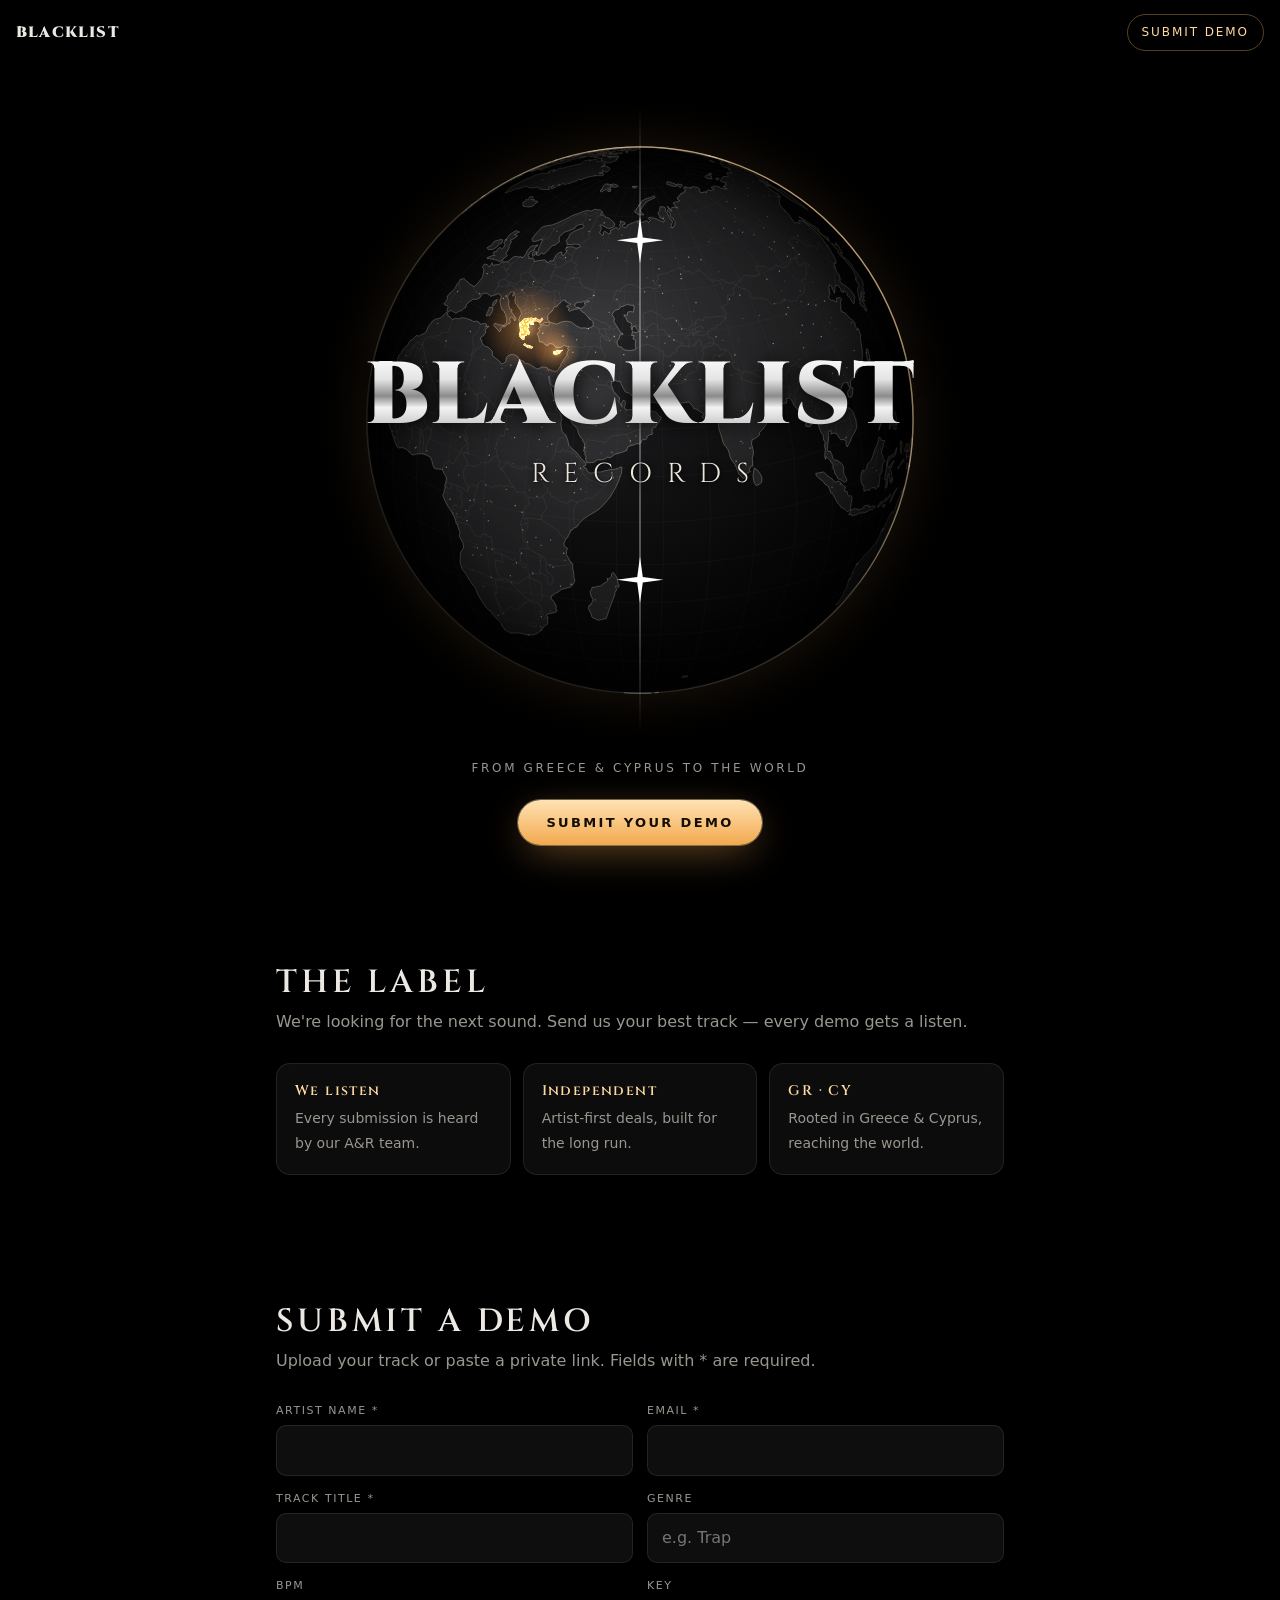
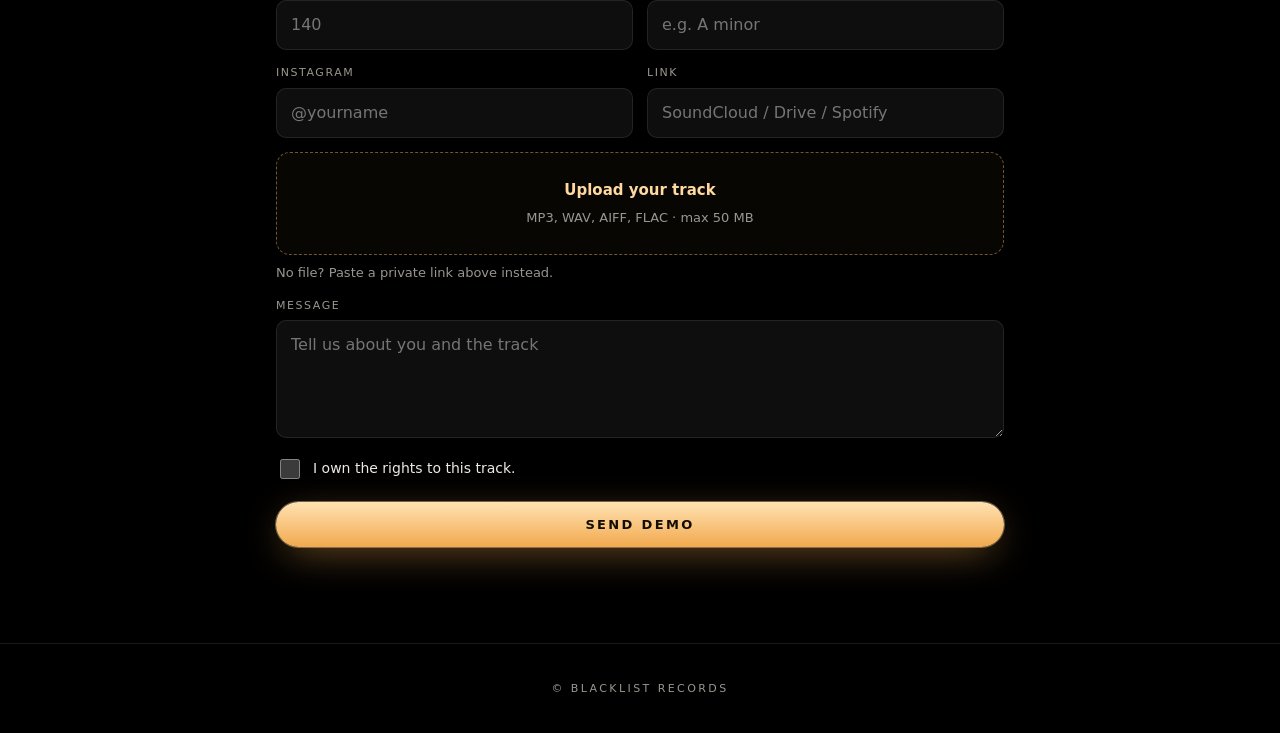
==== index.html @ 553fe769 "Add Blacklist Records demo portal Public landing page with a rotating canvas globe (Greece & Cyprus " ====
<!doctype html>
<html lang="en">
<head>
  <meta charset="utf-8">
  <meta name="viewport" content="width=device-width, initial-scale=1, viewport-fit=cover">
  <title>Blacklist Records — Submit your demo</title>
  <meta name="description" content="Blacklist Records. From Greece & Cyprus to the world. Send us your demo.">
  <meta name="theme-color" content="#000000">
  <meta property="og:title" content="Blacklist Records">
  <meta property="og:description" content="From Greece & Cyprus to the world. Send us your demo.">
  <meta property="og:image" content="assets/logo.jpg">
  <link rel="icon" href="assets/icon.png">
  <link rel="apple-touch-icon" href="assets/icon.png">
  <link rel="preconnect" href="https://fonts.googleapis.com">
  <link rel="preconnect" href="https://fonts.gstatic.com" crossorigin>
  <link rel="stylesheet" href="https://fonts.googleapis.com/css2?family=Cinzel:wght@400;600;900&display=swap">
  <link rel="stylesheet" href="assets/style.css">
  <link rel="preload" href="assets/world.json" as="fetch" crossorigin>
</head>
<body>
  <header class="nav">
    <a class="brand" href="#top">BLACKLIST</a>
    <a class="nav-cta" href="#submit">Submit demo</a>
  </header>

  <main>
    <section class="hero" id="top">
      <div class="stage">
        <canvas id="globe" aria-hidden="true"></canvas>
        <i class="axis"></i><i class="spark s1"></i><i class="spark s2"></i>
        <h1 class="mark"><span class="mark-main">BLACKLIST</span><span class="mark-sub">RECORDS</span></h1>
      </div>
      <p class="tag">From Greece &amp; Cyprus to the world</p>
      <a class="btn" href="#submit">Submit your demo</a>
    </section>

    <section class="wrap">
      <h2>The Label</h2>
      <p class="lead">We're looking for the next sound. Send us your best track — every demo gets a listen.</p>
      <ul class="pillars">
        <li><b>We listen</b><span>Every submission is heard by our A&amp;R team.</span></li>
        <li><b>Independent</b><span>Artist-first deals, built for the long run.</span></li>
        <li><b>GR · CY</b><span>Rooted in Greece &amp; Cyprus, reaching the world.</span></li>
      </ul>
    </section>

    <section class="wrap" id="submit">
      <h2>Submit a demo</h2>
      <p class="lead">Upload your track or paste a private link. Fields with * are required.</p>

      <form id="demo-form" novalidate>
        <div class="grid">
          <label>Artist name *<input name="artist" required maxlength="100" autocomplete="name"></label>
          <label>Email *<input name="email" type="email" required maxlength="200" autocomplete="email" inputmode="email"></label>
          <label>Track title *<input name="title" required maxlength="150"></label>
          <label>Genre<input name="genre" maxlength="60" list="genres" placeholder="e.g. Trap"></label>
          <label>BPM<input name="bpm" type="number" inputmode="numeric" min="40" max="250" placeholder="140"></label>
          <label>Key<input name="music_key" maxlength="20" placeholder="e.g. A minor"></label>
          <label>Instagram<input name="instagram" maxlength="200" placeholder="@yourname" autocapitalize="off"></label>
          <label>Link<input name="link" type="url" maxlength="500" placeholder="SoundCloud / Drive / Spotify" autocapitalize="off"></label>
        </div>
        <datalist id="genres">
          <option>Hip-Hop</option><option>Trap</option><option>Drill</option><option>R&amp;B</option><option>Pop</option>
          <option>Afro</option><option>Reggaeton</option><option>House</option><option>Techno</option><option>Rock</option>
        </datalist>

        <label class="drop" id="drop">
          <input type="file" name="file" accept=".mp3,.wav,.aif,.aiff,.flac,.m4a,audio/*">
          <strong>Upload your track</strong>
          <span id="file-name">MP3, WAV, AIFF, FLAC · max 50 MB</span>
        </label>
        <p class="hint">No file? Paste a private link above instead.</p>

        <label class="full">Message<textarea name="message" maxlength="2000" rows="4" placeholder="Tell us about you and the track"></textarea></label>
        <input class="hp" name="website" tabindex="-1" autocomplete="off" aria-hidden="true">
        <label class="check"><input type="checkbox" name="rights"> I own the rights to this track.</label>

        <button class="btn" type="submit">Send demo</button>
        <div class="progress" hidden><i></i></div>
        <p class="msg" role="status"></p>
      </form>

      <div class="done" id="done" hidden>
        <h3>Received</h3>
        <p>Thank you — we listen to every demo. If it's a fit, we'll reach out by email.</p>
        <button class="btn ghost" id="again" type="button">Send another</button>
      </div>
    </section>
  </main>

  <footer>© Blacklist Records</footer>

  <script src="assets/vendor/d3-array.min.js" defer></script>
  <script src="assets/vendor/d3-geo.min.js" defer></script>
  <script src="assets/globe.js" defer></script>
  <script src="config.js" defer></script>
  <script src="assets/submit.js" defer></script>
</body>
</html>
---- assets/style.css ----
:root {
  --bg: #000;
  --panel: #0c0c0d;
  --field: #0e0e0f;
  --line: rgba(255, 255, 255, 0.09);
  --text: #ece9e4;
  --muted: #9a968f;
  --gold: #f5b866;
  --gold2: #ffd9a0;
  --ink: #140d03;
  --r: 14px;
  color-scheme: dark;
}
* { box-sizing: border-box; }
[hidden] { display: none !important; }
html { scroll-behavior: smooth; -webkit-text-size-adjust: 100%; }
body {
  margin: 0;
  background: var(--bg);
  color: var(--text);
  font: 16px/1.55 system-ui, -apple-system, "Segoe UI", Roboto, sans-serif;
  -webkit-font-smoothing: antialiased;
  overflow-x: hidden;
}
a { color: inherit; }
svg { width: 18px; height: 18px; fill: currentColor; }

/* ---------- nav ---------- */
.nav {
  position: fixed; inset: 0 0 auto; z-index: 10;
  display: flex; justify-content: space-between; align-items: center;
  padding: calc(14px + env(safe-area-inset-top)) 16px 14px;
  background: rgba(0, 0, 0, 0.85);
}
.brand {
  font: 900 15px/1 "Cinzel", serif;
  letter-spacing: 0.08em; text-decoration: none;
}
.nav-cta {
  font-size: 12px; letter-spacing: 0.16em; text-transform: uppercase; text-decoration: none;
  color: var(--gold2); border: 1px solid rgba(245, 184, 102, 0.35);
  padding: 8px 14px; border-radius: 999px;
}

/* ---------- hero ---------- */
.hero {
  min-height: 100vh; min-height: 100svh;
  display: flex; flex-direction: column; align-items: center; justify-content: center;
  padding: 72px 16px 40px; text-align: center;
}
.stage {
  position: relative; width: min(96vw, 74svh, 680px); aspect-ratio: 1;
  container-type: inline-size;
}
#globe { display: block; width: 100%; height: 100%; opacity: 0; transition: opacity 1.4s ease; }
#globe.ready { opacity: 1; }
.axis {
  position: absolute; left: 50%; top: 3%; bottom: 3%; width: 1px; transform: translateX(-50%);
  background: linear-gradient(transparent, rgba(255, 255, 255, 0.6) 22%, rgba(255, 255, 255, 0.6) 78%, transparent);
}
.spark {
  position: absolute; left: 50%; width: 7%; aspect-ratio: 1; background: #fff;
  clip-path: polygon(50% 0, 56% 44%, 100% 50%, 56% 56%, 50% 100%, 44% 56%, 0 50%, 44% 44%);
  transform: translate(-50%, -50%);
  animation: twinkle 3.4s ease-in-out infinite;
}
.s1 { top: 23%; }
.s2 { top: 74%; animation-delay: 1.7s; }
@keyframes twinkle { 50% { opacity: 0.45; transform: translate(-50%, -50%) scale(0.7); } }
.mark {
  position: absolute; inset: 0; margin: 0; pointer-events: none;
  display: flex; flex-direction: column; align-items: center; justify-content: center;
  font-weight: 400; will-change: transform;
}
.mark-main {
  font: 900 13vw/1 "Cinzel", serif;
  font-size: 13.2cqw;
  letter-spacing: 0.02em;
  background: linear-gradient(180deg, #fff 0%, #e4e4e4 30%, #8b8b8b 49%, #f3f3f3 62%, #a5a5a5 100%);
  -webkit-background-clip: text; background-clip: text; color: transparent;
  filter: drop-shadow(0 3px 10px rgba(0, 0, 0, 0.95));
}
.mark-sub {
  font: 400 4vw/1 "Cinzel", serif;
  font-size: 4.1cqw;
  letter-spacing: 0.55em; margin: 0.7em -0.55em 0 0;
  color: #ebe6dd; text-shadow: 0 2px 8px #000, 0 0 2px #000;
}
.tag {
  margin: 6px 0 22px; color: var(--muted);
  font-size: 12px; letter-spacing: 0.22em; text-transform: uppercase;
}

/* ---------- buttons ---------- */
.btn {
  appearance: none; border: 0; cursor: pointer;
  display: inline-flex; align-items: center; justify-content: center; gap: 8px;
  padding: 16px 28px; border-radius: 999px;
  font: 600 13px/1 system-ui, -apple-system, sans-serif; letter-spacing: 0.18em; text-transform: uppercase;
  text-decoration: none; color: var(--ink);
  background: linear-gradient(180deg, #ffe2b3, #f2a94e);
  box-shadow: 0 0 0 1px rgba(255, 220, 170, 0.4), 0 10px 40px -10px rgba(245, 170, 80, 0.6);
  transition: transform 0.15s, opacity 0.2s;
}
.btn:active { transform: scale(0.97); }
.btn:disabled { opacity: 0.5; cursor: default; }
.btn.ghost { background: transparent; color: var(--text); box-shadow: inset 0 0 0 1px var(--line); }

/* ---------- sections ---------- */
.wrap { max-width: 760px; margin: 0 auto; padding: 64px 16px; scroll-margin-top: 40px; }
h2 {
  font: 600 clamp(22px, 6vw, 32px)/1.2 "Cinzel", serif;
  letter-spacing: 0.12em; text-transform: uppercase; margin: 0 0 8px;
}
.lead { color: var(--muted); margin: 0 0 28px; }
.pillars {
  display: grid; grid-template-columns: repeat(auto-fit, minmax(200px, 1fr)); gap: 12px;
  margin: 0; padding: 0; list-style: none;
}
.pillars li { border: 1px solid var(--line); border-radius: var(--r); padding: 18px; background: var(--panel); }
.pillars b { display: block; color: var(--gold2); font: 600 14px/1.3 "Cinzel", serif; letter-spacing: 0.1em; margin-bottom: 6px; }
.pillars span { color: var(--muted); font-size: 14px; }

/* ---------- form ---------- */
.grid { display: grid; grid-template-columns: 1fr 1fr; gap: 14px; }
@media (max-width: 600px) { .grid { grid-template-columns: 1fr; } }
label {
  display: flex; flex-direction: column; gap: 6px;
  font-size: 11px; letter-spacing: 0.14em; text-transform: uppercase; color: var(--muted);
}
input, textarea, select {
  width: 100%; padding: 13px 14px; border-radius: 10px;
  font: 16px/1.4 system-ui, -apple-system, sans-serif; letter-spacing: normal; text-transform: none;
  color: var(--text); background: var(--field); border: 1px solid var(--line);
}
textarea { resize: vertical; }
input:focus, textarea:focus { outline: none; border-color: rgba(245, 184, 102, 0.6); box-shadow: 0 0 0 3px rgba(245, 184, 102, 0.12); }
.full { margin-top: 14px; }
.drop {
  position: relative; margin-top: 14px; padding: 26px 16px; align-items: center; text-align: center; cursor: pointer;
  border: 1px dashed rgba(245, 184, 102, 0.45); border-radius: var(--r); background: rgba(245, 184, 102, 0.03);
  font-size: 13px; letter-spacing: normal; text-transform: none;
}
.drop input { position: absolute; inset: 0; opacity: 0; cursor: pointer; }
.drop strong { color: var(--gold2); font-size: 15px; }
.drop.has { border-style: solid; background: rgba(245, 184, 102, 0.07); }
.hint { font-size: 13px; color: var(--muted); margin: 8px 0 0; }
.check {
  flex-direction: row; align-items: center; gap: 10px; margin: 18px 0 20px;
  font-size: 14px; letter-spacing: normal; text-transform: none; color: var(--text);
}
.check input { width: 20px; height: 20px; padding: 0; flex: none; accent-color: var(--gold); }
.hp { position: absolute; left: -9999px; width: 1px; height: 1px; }
form .btn { width: 100%; }
.progress { height: 4px; margin-top: 16px; border-radius: 4px; overflow: hidden; background: var(--line); }
.progress i { display: block; height: 100%; width: 0; background: var(--gold); transition: width 0.2s; }
.msg { min-height: 1.4em; margin: 12px 0 0; font-size: 14px; color: var(--muted); }
.msg.bad { color: #ff8a7a; }
.done { text-align: center; padding: 32px 0; }
.done h3 { font: 600 24px "Cinzel", serif; letter-spacing: 0.12em; color: var(--gold2); margin: 0 0 8px; }
.done p { color: var(--muted); margin: 0 0 24px; }

footer {
  text-align: center; color: var(--muted); border-top: 1px solid var(--line);
  padding: 36px 16px calc(36px + env(safe-area-inset-bottom));
  font-size: 11px; letter-spacing: 0.22em; text-transform: uppercase;
}

/* ---------- admin ---------- */
.login { min-height: 100vh; min-height: 100svh; display: grid; place-items: center; padding: 16px; }
.login form { width: min(100%, 360px); display: grid; gap: 12px; text-align: center; }
.login img { width: 150px; height: 150px; margin: 0 auto 8px; border-radius: 16px; }
.bar {
  position: sticky; top: 0; z-index: 5; display: flex; align-items: center; gap: 10px;
  padding: calc(10px + env(safe-area-inset-top)) 16px 10px;
  background: #000; border-bottom: 1px solid var(--line);
}
.bar img { width: 34px; height: 34px; border-radius: 8px; }
.bar h1 { flex: 1; margin: 0; font: 900 14px/1 "Cinzel", serif; letter-spacing: 0.08em; }
.icon-btn {
  background: none; color: var(--text); border: 1px solid var(--line); border-radius: 999px;
  padding: 8px 12px; font-size: 13px; cursor: pointer;
}
.tools { max-width: 900px; margin: 0 auto; padding: 12px 16px; display: grid; gap: 10px; }
.tabs { display: flex; gap: 8px; overflow-x: auto; scrollbar-width: none; }
.tabs::-webkit-scrollbar { display: none; }
.tabs button {
  flex: none; cursor: pointer; padding: 8px 14px; border-radius: 999px; font-size: 13px;
  background: var(--field); color: var(--muted); border: 1px solid var(--line);
}
.tabs button.on { background: var(--gold); color: var(--ink); border-color: transparent; }
.keys { margin: 0 16px 10px; text-align: center; font-size: 12px; color: var(--muted); }
@media (hover: none) { .keys { display: none; } }
#list {
  max-width: 900px; margin: 0 auto; display: grid; gap: 8px;
  padding: 0 16px calc(130px + env(safe-area-inset-bottom));
}
.demo {
  display: grid; grid-template-columns: 44px 1fr auto; align-items: center; gap: 12px;
  padding: 10px 12px; background: var(--panel); border: 1px solid var(--line); border-radius: var(--r);
}
.demo.playing { border-color: rgba(245, 184, 102, 0.55); }
.play {
  width: 44px; height: 44px; border-radius: 50%; border: 0; cursor: pointer;
  display: grid; place-items: center; background: rgba(245, 184, 102, 0.13); color: var(--gold2);
}
.meta { min-width: 0; cursor: pointer; }
.meta strong, .meta span, .now strong, .now span { display: block; white-space: nowrap; overflow: hidden; text-overflow: ellipsis; }
.meta span, .now span { font-size: 13px; color: var(--muted); }
.side { text-align: right; display: grid; gap: 4px; justify-items: end; }
.badge { font-size: 11px; padding: 3px 8px; border-radius: 999px; background: #1a1a1b; color: var(--muted); white-space: nowrap; }
.s-new { background: rgba(245, 184, 102, 0.16); color: var(--gold2); }
.s-shortlist { background: rgba(120, 170, 255, 0.16); color: #a9c6ff; }
.s-signed { background: rgba(110, 220, 150, 0.16); color: #8de0aa; }
.s-rejected { opacity: 0.55; }
.stars { color: var(--gold); font-size: 11px; letter-spacing: 1px; }
.details { grid-column: 1 / -1; display: grid; gap: 12px; padding-top: 12px; border-top: 1px solid var(--line); font-size: 14px; }
.details dl { display: grid; grid-template-columns: auto 1fr; gap: 4px 12px; margin: 0; }
.details dt { color: var(--muted); }
.details dd { margin: 0; word-break: break-word; }
.row { display: flex; flex-wrap: wrap; gap: 6px; }
.chip {
  cursor: pointer; padding: 8px 12px; border-radius: 999px; font-size: 13px; text-decoration: none;
  background: #141415; color: var(--text); border: 1px solid var(--line);
}
.chip.on { border-color: var(--gold); color: var(--gold2); }
.chip.danger { color: #ff8a7a; }
.rate button { background: none; border: 0; padding: 2px 3px; font-size: 26px; line-height: 1; color: #3a3a3a; cursor: pointer; }
.rate button.on { color: var(--gold); }
.empty { text-align: center; color: var(--muted); padding: 40px 0; }
.player {
  position: fixed; left: 0; right: 0; bottom: 0; z-index: 6;
  display: grid; grid-template-columns: 1fr auto; align-items: center; gap: 6px 12px;
  padding: 10px 16px calc(10px + env(safe-area-inset-bottom));
  background: #0a0a0b; border-top: 1px solid var(--line);
}
.now { min-width: 0; }
.controls { display: flex; gap: 6px; }
.controls button {
  width: 42px; height: 42px; border-radius: 50%; cursor: pointer; display: grid; place-items: center;
  background: none; color: var(--text); border: 1px solid var(--line);
}
.controls .main { background: var(--gold); color: var(--ink); border: 0; }
.seek { grid-column: 1 / -1; display: flex; align-items: center; gap: 10px; font-size: 12px; color: var(--muted); font-variant-numeric: tabular-nums; }
.seek input { flex: 1; height: 20px; padding: 0; border: 0; background: none; accent-color: var(--gold); }

@media (prefers-reduced-motion: reduce) {
  html { scroll-behavior: auto; }
  .spark { animation: none; }
}
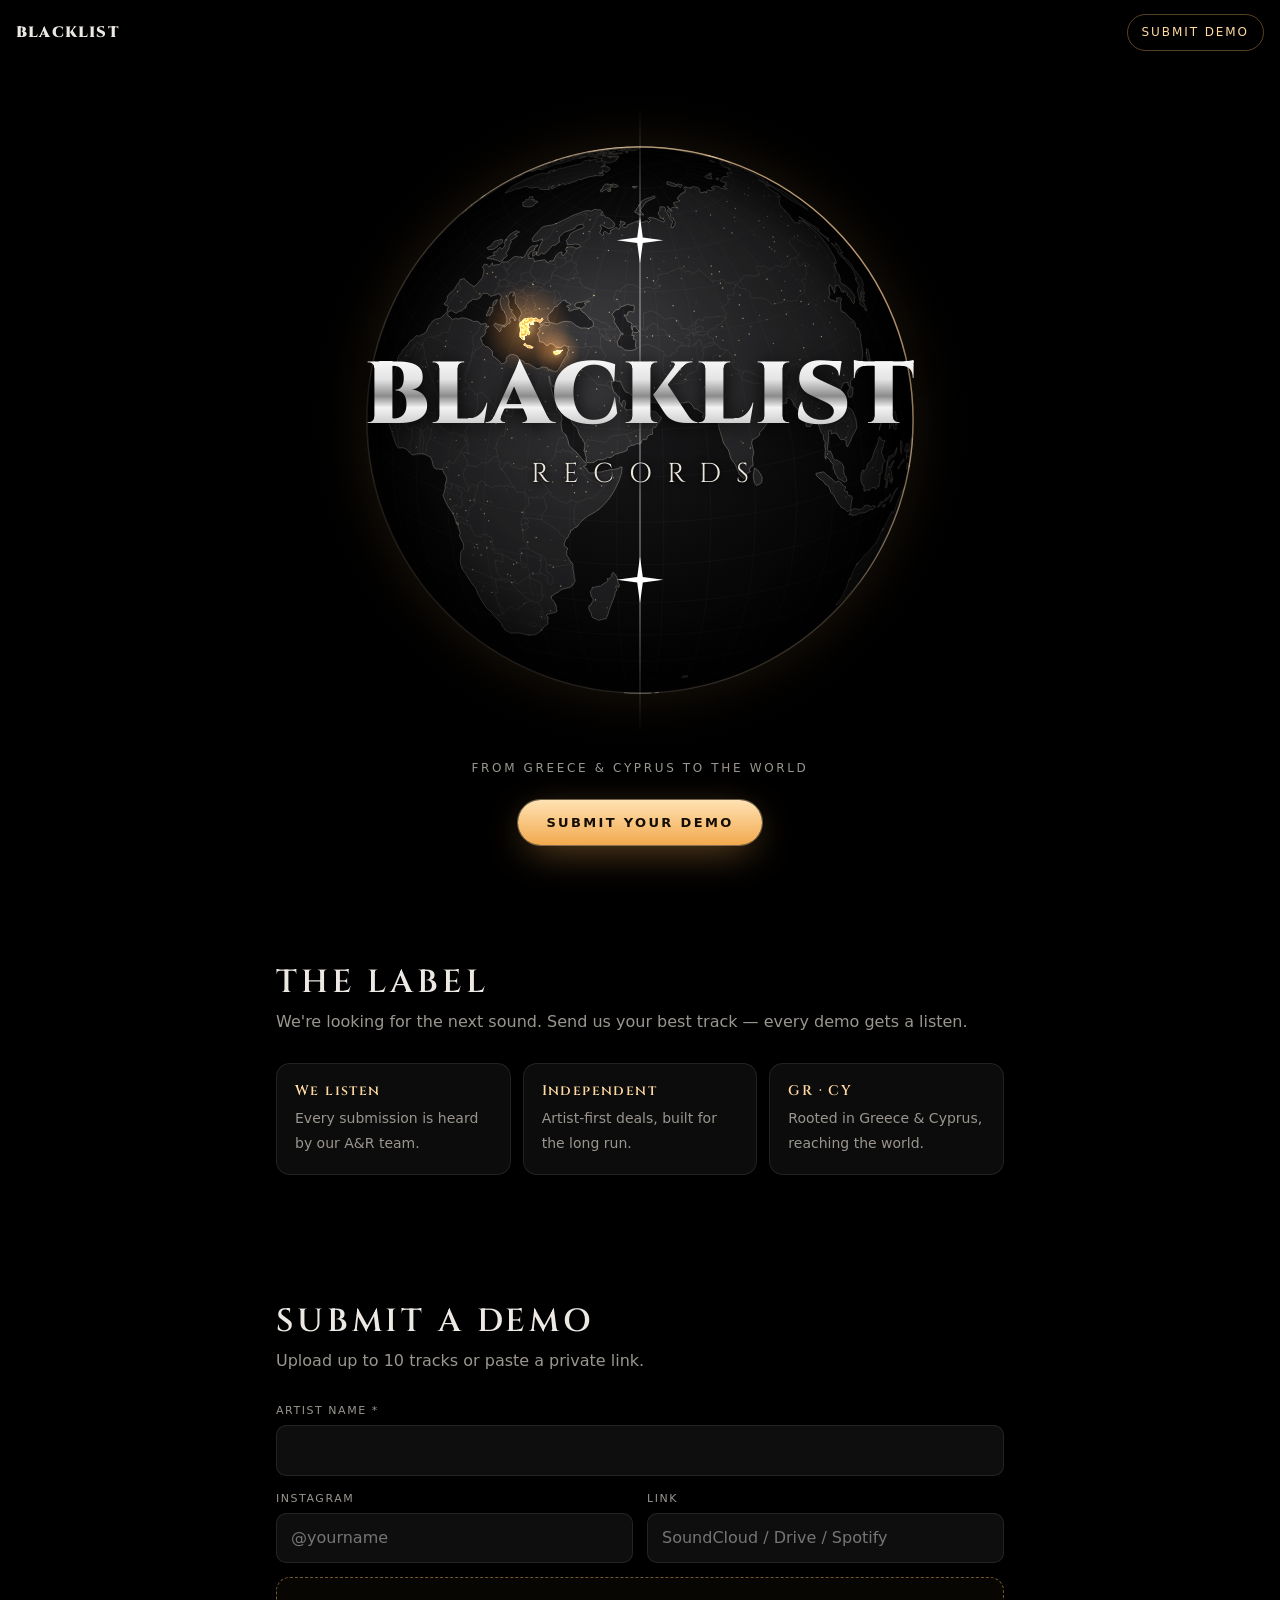
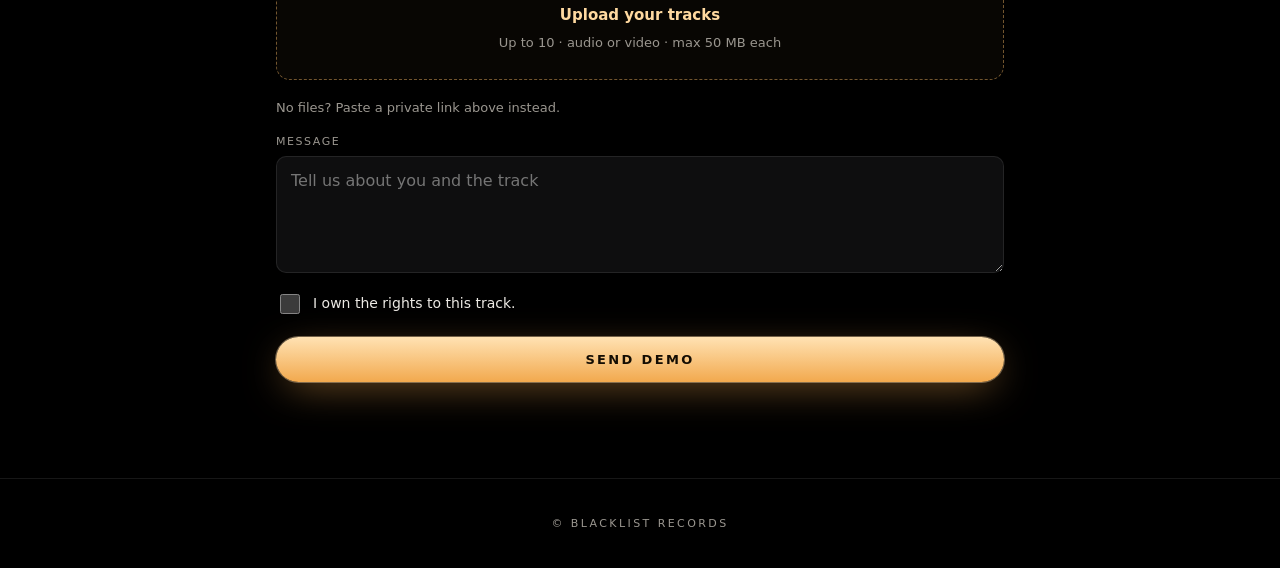
==== commit 082b49bc: "Multi-track submissions, video uploads, and Traffic & Visitors dashboard - Form asks only for artist" ====
--- a/index.html
+++ b/index.html
@@ -46,30 +46,22 @@
 
     <section class="wrap" id="submit">
       <h2>Submit a demo</h2>
-      <p class="lead">Upload your track or paste a private link. Fields with * are required.</p>
+      <p class="lead">Upload up to 10 tracks or paste a private link.</p>
 
       <form id="demo-form" novalidate>
-        <div class="grid">
-          <label>Artist name *<input name="artist" required maxlength="100" autocomplete="name"></label>
-          <label>Email *<input name="email" type="email" required maxlength="200" autocomplete="email" inputmode="email"></label>
-          <label>Track title *<input name="title" required maxlength="150"></label>
-          <label>Genre<input name="genre" maxlength="60" list="genres" placeholder="e.g. Trap"></label>
-          <label>BPM<input name="bpm" type="number" inputmode="numeric" min="40" max="250" placeholder="140"></label>
-          <label>Key<input name="music_key" maxlength="20" placeholder="e.g. A minor"></label>
+        <label>Artist name *<input name="artist" required maxlength="100" autocomplete="name"></label>
+        <div class="grid full">
           <label>Instagram<input name="instagram" maxlength="200" placeholder="@yourname" autocapitalize="off"></label>
           <label>Link<input name="link" type="url" maxlength="500" placeholder="SoundCloud / Drive / Spotify" autocapitalize="off"></label>
         </div>
-        <datalist id="genres">
-          <option>Hip-Hop</option><option>Trap</option><option>Drill</option><option>R&amp;B</option><option>Pop</option>
-          <option>Afro</option><option>Reggaeton</option><option>House</option><option>Techno</option><option>Rock</option>
-        </datalist>
 
         <label class="drop" id="drop">
-          <input type="file" name="file" accept=".mp3,.wav,.aif,.aiff,.flac,.m4a,audio/*">
-          <strong>Upload your track</strong>
-          <span id="file-name">MP3, WAV, AIFF, FLAC · max 50 MB</span>
+          <input type="file" name="file" multiple accept="audio/*,video/*,.mp3,.wav,.aif,.aiff,.flac,.m4a,.mp4,.mov">
+          <strong>Upload your tracks</strong>
+          <span id="file-name">Up to 10 · audio or video · max 50 MB each</span>
         </label>
-        <p class="hint">No file? Paste a private link above instead.</p>
+        <div class="tracks" id="tracks"></div>
+        <p class="hint">No files? Paste a private link above instead.</p>
 
         <label class="full">Message<textarea name="message" maxlength="2000" rows="4" placeholder="Tell us about you and the track"></textarea></label>
         <input class="hp" name="website" tabindex="-1" autocomplete="off" aria-hidden="true">
@@ -95,5 +87,6 @@
   <script src="assets/globe.js" defer></script>
   <script src="config.js" defer></script>
   <script src="assets/submit.js" defer></script>
+  <script src="assets/track.js" defer></script>
 </body>
 </html>
--- a/assets/style.css
+++ b/assets/style.css
@@ -144,6 +144,17 @@
 .drop input { position: absolute; inset: 0; opacity: 0; cursor: pointer; }
 .drop strong { color: var(--gold2); font-size: 15px; }
 .drop.has { border-style: solid; background: rgba(245, 184, 102, 0.07); }
+.tracks { display: grid; gap: 8px; margin-top: 10px; }
+.track {
+  display: grid; grid-template-columns: 28px 1fr 36px; align-items: start; gap: 10px;
+  padding: 10px; border: 1px solid var(--line); border-radius: var(--r); background: var(--panel);
+}
+.tnum { color: var(--gold2); font: 600 14px/44px "Cinzel", serif; text-align: center; }
+.tfields { display: grid; grid-template-columns: 1fr 1fr; gap: 8px; min-width: 0; }
+.tfields input { padding: 10px 12px; }
+.tfields small { grid-column: 1 / -1; color: var(--muted); font-size: 12px; overflow: hidden; text-overflow: ellipsis; white-space: nowrap; }
+@media (max-width: 600px) { .tfields { grid-template-columns: 1fr; } }
+.tdel { width: 36px; height: 36px; margin-top: 4px; border-radius: 50%; border: 1px solid var(--line); background: none; color: var(--muted); font-size: 20px; line-height: 1; cursor: pointer; }
 .hint { font-size: 13px; color: var(--muted); margin: 8px 0 0; }
 .check {
   flex-direction: row; align-items: center; gap: 10px; margin: 18px 0 20px;
@@ -244,6 +255,36 @@
 .seek { grid-column: 1 / -1; display: flex; align-items: center; gap: 10px; font-size: 12px; color: var(--muted); font-variant-numeric: tabular-nums; }
 .seek input { flex: 1; height: 20px; padding: 0; border: 0; background: none; accent-color: var(--gold); }
 
+.player video { display: none; grid-column: 1 / -1; width: 100%; max-height: 40vh; border-radius: 10px; background: #000; }
+.player.video video { display: block; }
+.has-video #list { padding-bottom: calc(45vh + 130px); }
+.views { display: flex; gap: 4px; max-width: 900px; margin: 12px auto 0; padding: 0 16px; }
+.views button {
+  flex: 1; padding: 10px; cursor: pointer; font-size: 14px; border-radius: 10px;
+  background: none; color: var(--muted); border: 1px solid var(--line);
+}
+.views button.on { color: var(--text); border-color: rgba(245, 184, 102, 0.5); background: rgba(245, 184, 102, 0.08); }
+.traffic { max-width: 900px; margin: 0 auto; padding: 0 16px calc(140px + env(safe-area-inset-bottom)); display: grid; gap: 12px; }
+.kpis { display: grid; grid-template-columns: repeat(4, 1fr); gap: 8px; }
+@media (max-width: 700px) { .kpis { grid-template-columns: 1fr 1fr; } }
+.kpis div, .panel { background: var(--panel); border: 1px solid var(--line); border-radius: var(--r); padding: 14px; min-width: 0; }
+.kpis small, .kpis span { display: block; color: var(--muted); font-size: 12px; }
+.kpis b { display: block; font-size: 28px; line-height: 1.2; font-variant-numeric: tabular-nums; }
+.panel h3 { margin: 0 0 4px; font-size: 14px; font-weight: 600; }
+.panels { display: grid; grid-template-columns: repeat(auto-fit, minmax(240px, 1fr)); gap: 12px; }
+.readout { margin: 0 0 10px; color: var(--muted); font-size: 12px; min-height: 1.4em; }
+.bars { display: flex; align-items: flex-end; gap: 2px; height: 140px; border-bottom: 1px solid var(--line); }
+.bars button { flex: 1; min-width: 0; height: 100%; padding: 0; border: 0; background: none; cursor: pointer; display: flex; align-items: flex-end; }
+.bars button::before { content: ""; display: block; width: 100%; height: max(var(--h), 2px); border-radius: 4px 4px 0 0; background: var(--gold); opacity: 0.85; }
+.bars button:hover::before, .bars button:focus::before { opacity: 1; background: var(--gold2); }
+.axis-x { display: flex; justify-content: space-between; margin-top: 6px; color: var(--muted); font-size: 11px; }
+.hbars { list-style: none; margin: 8px 0 0; padding: 0; display: grid; gap: 8px; }
+.hbars li { display: grid; grid-template-columns: minmax(0, 1fr) auto; gap: 4px 10px; font-size: 13px; }
+.hbars span { overflow: hidden; text-overflow: ellipsis; white-space: nowrap; }
+.hbars i { grid-column: 1 / -1; grid-row: 2; height: 6px; width: var(--w); min-width: 2px; border-radius: 0 4px 4px 0; background: var(--gold); opacity: 0.8; }
+.hbars b { font-weight: 600; font-variant-numeric: tabular-nums; }
+.hbars .none { display: block; color: var(--muted); }
+
 @media (prefers-reduced-motion: reduce) {
   html { scroll-behavior: auto; }
   .spark { animation: none; }
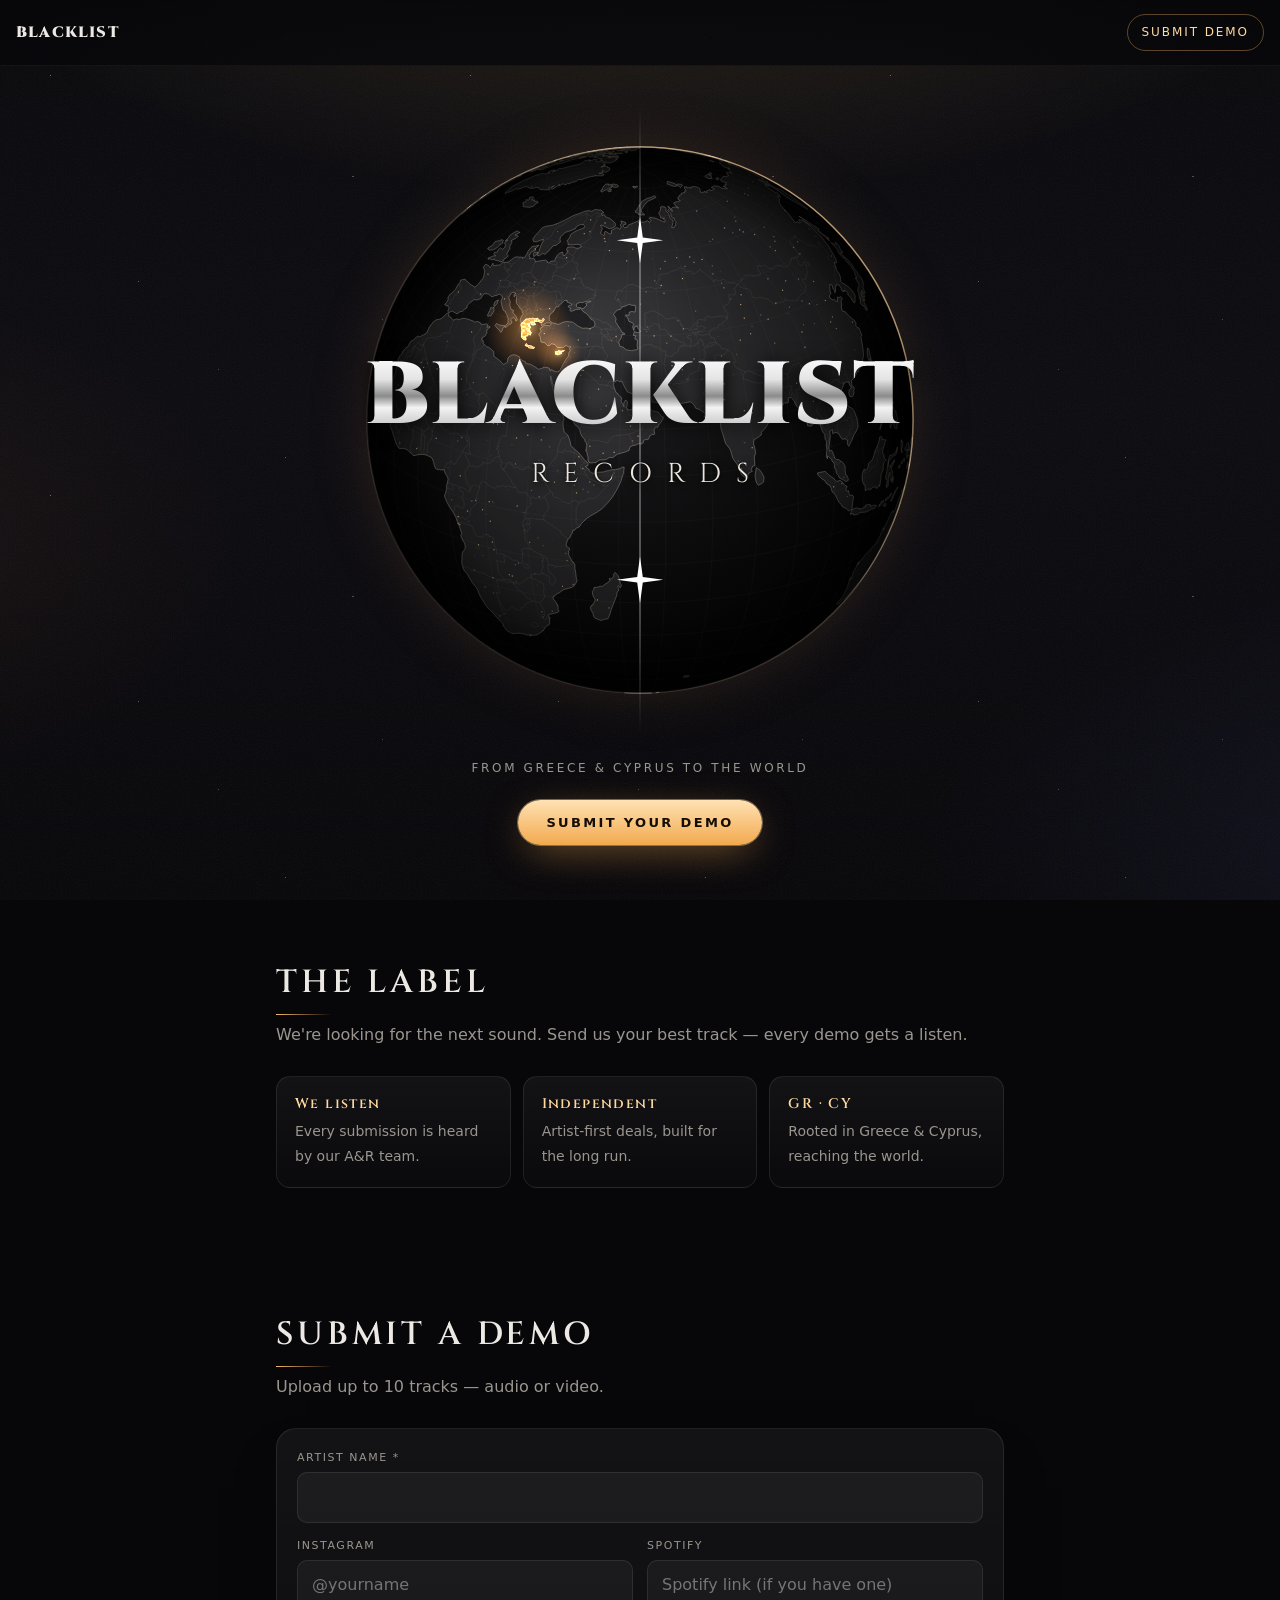
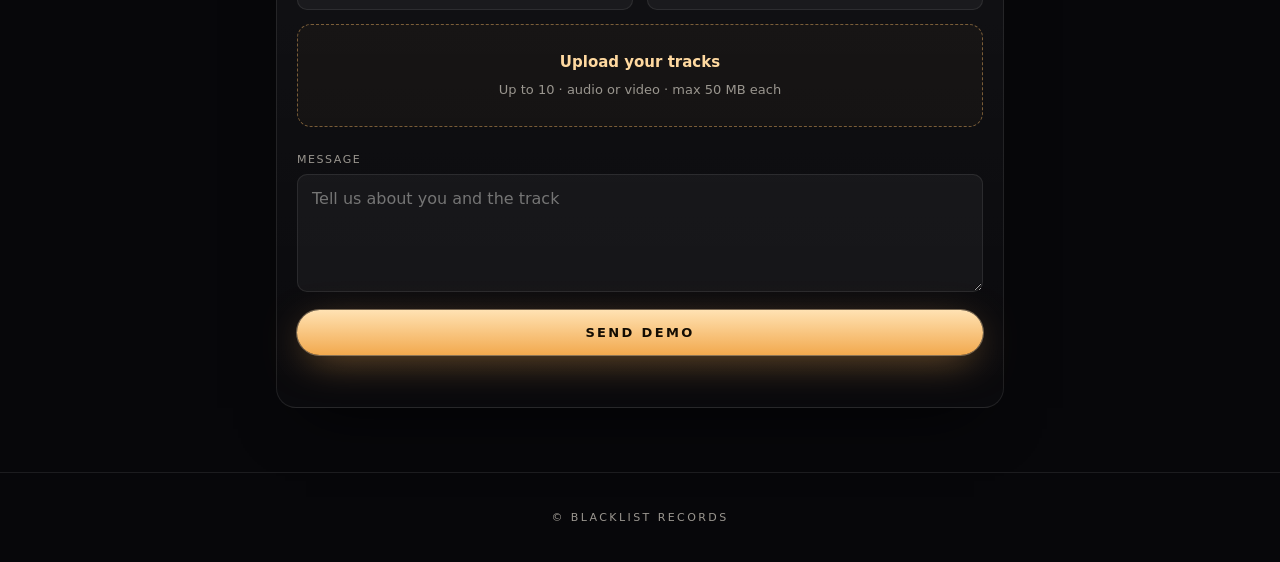
==== commit 05f6713a: "Nicer background, compact player with expandable video, live visitors and time on site - Atmospheric" ====
--- a/index.html
+++ b/index.html
@@ -46,13 +46,13 @@
 
     <section class="wrap" id="submit">
       <h2>Submit a demo</h2>
-      <p class="lead">Upload up to 10 tracks or paste a private link.</p>
+      <p class="lead">Upload up to 10 tracks — audio or video.</p>
 
       <form id="demo-form" novalidate>
         <label>Artist name *<input name="artist" required maxlength="100" autocomplete="name"></label>
         <div class="grid full">
           <label>Instagram<input name="instagram" maxlength="200" placeholder="@yourname" autocapitalize="off"></label>
-          <label>Link<input name="link" type="url" maxlength="500" placeholder="SoundCloud / Drive / Spotify" autocapitalize="off"></label>
+          <label>Spotify<input name="link" type="url" maxlength="500" placeholder="Spotify link (if you have one)" autocapitalize="off"></label>
         </div>
 
         <label class="drop" id="drop">
@@ -61,11 +61,9 @@
           <span id="file-name">Up to 10 · audio or video · max 50 MB each</span>
         </label>
         <div class="tracks" id="tracks"></div>
-        <p class="hint">No files? Paste a private link above instead.</p>
 
         <label class="full">Message<textarea name="message" maxlength="2000" rows="4" placeholder="Tell us about you and the track"></textarea></label>
         <input class="hp" name="website" tabindex="-1" autocomplete="off" aria-hidden="true">
-        <label class="check"><input type="checkbox" name="rights"> I own the rights to this track.</label>
 
         <button class="btn" type="submit">Send demo</button>
         <div class="progress" hidden><i></i></div>
--- a/assets/style.css
+++ b/assets/style.css
@@ -1,8 +1,9 @@
 :root {
-  --bg: #000;
-  --panel: #0c0c0d;
-  --field: #0e0e0f;
-  --line: rgba(255, 255, 255, 0.09);
+  --bg: #07070a;
+  --panel: rgba(255, 255, 255, 0.035);
+  --card: linear-gradient(180deg, rgba(255, 255, 255, 0.05), rgba(255, 255, 255, 0.015));
+  --field: rgba(255, 255, 255, 0.045);
+  --line: rgba(255, 255, 255, 0.085);
   --text: #ece9e4;
   --muted: #9a968f;
   --gold: #f5b866;
@@ -22,6 +23,27 @@
   -webkit-font-smoothing: antialiased;
   overflow-x: hidden;
 }
+/* atmospheric background: warm glow from above, cool glow below, faint stars and film grain (static, GPU-cheap) */
+body::before, body::after { content: ""; position: fixed; inset: 0; z-index: -1; pointer-events: none; }
+body::before {
+  background:
+    radial-gradient(90% 55% at 50% -12%, rgba(245, 184, 102, 0.16), transparent 62%),
+    radial-gradient(70% 50% at 115% 95%, rgba(96, 112, 210, 0.11), transparent 62%),
+    radial-gradient(55% 45% at -15% 60%, rgba(210, 120, 60, 0.08), transparent 62%),
+    linear-gradient(180deg, #09090c 0%, #0c0b10 45%, #070609 100%);
+}
+body::after {
+  opacity: 0.8;
+  background:
+    radial-gradient(1px 1px at 12% 18%, rgba(255, 255, 255, 0.5) 50%, transparent 51%),
+    radial-gradient(1px 1px at 68% 9%, rgba(255, 236, 200, 0.45) 50%, transparent 51%),
+    radial-gradient(1.5px 1.5px at 84% 42%, rgba(255, 255, 255, 0.35) 50%, transparent 51%),
+    radial-gradient(1px 1px at 33% 67%, rgba(255, 255, 255, 0.4) 50%, transparent 51%),
+    radial-gradient(1px 1px at 52% 88%, rgba(255, 236, 200, 0.35) 50%, transparent 51%),
+    radial-gradient(1px 1px at 91% 76%, rgba(255, 255, 255, 0.3) 50%, transparent 51%),
+    url("data:image/svg+xml,%3Csvg xmlns='http://www.w3.org/2000/svg' width='180' height='180'%3E%3Cfilter id='n'%3E%3CfeTurbulence type='fractalNoise' baseFrequency='.85' numOctaves='2' stitchTiles='stitch'/%3E%3CfeColorMatrix type='saturate' values='0'/%3E%3C/filter%3E%3Crect width='100%25' height='100%25' filter='url(%23n)' opacity='.07'/%3E%3C/svg%3E");
+  background-size: 420px 420px, 420px 420px, 420px 420px, 420px 420px, 420px 420px, 420px 420px, 180px 180px;
+}
 a { color: inherit; }
 svg { width: 18px; height: 18px; fill: currentColor; }
 
@@ -30,7 +52,8 @@
   position: fixed; inset: 0 0 auto; z-index: 10;
   display: flex; justify-content: space-between; align-items: center;
   padding: calc(14px + env(safe-area-inset-top)) 16px 14px;
-  background: rgba(0, 0, 0, 0.85);
+  background: linear-gradient(rgba(7, 7, 10, 0.92), rgba(7, 7, 10, 0.78));
+  border-bottom: 1px solid rgba(255, 255, 255, 0.05);
 }
 .brand {
   font: 900 15px/1 "Cinzel", serif;
@@ -117,7 +140,7 @@
   display: grid; grid-template-columns: repeat(auto-fit, minmax(200px, 1fr)); gap: 12px;
   margin: 0; padding: 0; list-style: none;
 }
-.pillars li { border: 1px solid var(--line); border-radius: var(--r); padding: 18px; background: var(--panel); }
+.pillars li { border: 1px solid var(--line); border-radius: var(--r); padding: 18px; background: var(--card); }
 .pillars b { display: block; color: var(--gold2); font: 600 14px/1.3 "Cinzel", serif; letter-spacing: 0.1em; margin-bottom: 6px; }
 .pillars span { color: var(--muted); font-size: 14px; }
 
@@ -147,7 +170,7 @@
 .tracks { display: grid; gap: 8px; margin-top: 10px; }
 .track {
   display: grid; grid-template-columns: 28px 1fr 36px; align-items: start; gap: 10px;
-  padding: 10px; border: 1px solid var(--line); border-radius: var(--r); background: var(--panel);
+  padding: 10px; border: 1px solid var(--line); border-radius: var(--r); background: var(--card);
 }
 .tnum { color: var(--gold2); font: 600 14px/44px "Cinzel", serif; text-align: center; }
 .tfields { display: grid; grid-template-columns: 1fr 1fr; gap: 8px; min-width: 0; }
@@ -162,7 +185,10 @@
 }
 .check input { width: 20px; height: 20px; padding: 0; flex: none; accent-color: var(--gold); }
 .hp { position: absolute; left: -9999px; width: 1px; height: 1px; }
-form .btn { width: 100%; }
+form .btn { width: 100%; margin-top: 18px; }
+#demo-form { padding: 20px; border: 1px solid var(--line); border-radius: 20px; background: var(--card); box-shadow: 0 30px 60px -30px rgba(0, 0, 0, 0.8); }
+@media (max-width: 600px) { #demo-form { padding: 16px; } }
+.wrap h2::after { content: ""; display: block; width: 56px; height: 1px; margin-top: 12px; background: linear-gradient(90deg, var(--gold), transparent); }
 .progress { height: 4px; margin-top: 16px; border-radius: 4px; overflow: hidden; background: var(--line); }
 .progress i { display: block; height: 100%; width: 0; background: var(--gold); transition: width 0.2s; }
 .msg { min-height: 1.4em; margin: 12px 0 0; font-size: 14px; color: var(--muted); }
@@ -184,7 +210,7 @@
 .bar {
   position: sticky; top: 0; z-index: 5; display: flex; align-items: center; gap: 10px;
   padding: calc(10px + env(safe-area-inset-top)) 16px 10px;
-  background: #000; border-bottom: 1px solid var(--line);
+  background: rgba(9, 9, 12, 0.92); border-bottom: 1px solid var(--line);
 }
 .bar img { width: 34px; height: 34px; border-radius: 8px; }
 .bar h1 { flex: 1; margin: 0; font: 900 14px/1 "Cinzel", serif; letter-spacing: 0.08em; }
@@ -208,7 +234,7 @@
 }
 .demo {
   display: grid; grid-template-columns: 44px 1fr auto; align-items: center; gap: 12px;
-  padding: 10px 12px; background: var(--panel); border: 1px solid var(--line); border-radius: var(--r);
+  padding: 10px 12px; background: var(--card); border: 1px solid var(--line); border-radius: var(--r);
 }
 .demo.playing { border-color: rgba(245, 184, 102, 0.55); }
 .play {
@@ -241,23 +267,48 @@
 .empty { text-align: center; color: var(--muted); padding: 40px 0; }
 .player {
   position: fixed; left: 0; right: 0; bottom: 0; z-index: 6;
-  display: grid; grid-template-columns: 1fr auto; align-items: center; gap: 6px 12px;
   padding: 10px 16px calc(10px + env(safe-area-inset-bottom));
-  background: #0a0a0b; border-top: 1px solid var(--line);
-}
-.now { min-width: 0; }
-.controls { display: flex; gap: 6px; }
+  background: #0b0b0e; border-top: 1px solid rgba(245, 184, 102, 0.2);
+  box-shadow: 0 -24px 48px -24px rgba(0, 0, 0, 0.9);
+}
+.pin {
+  max-width: 900px; margin: 0 auto; display: grid; align-items: center; gap: 8px 12px;
+  grid-template-columns: 52px minmax(0, 1fr) auto; grid-template-areas: "thumb now controls" "seek seek seek";
+}
+.thumb {
+  grid-area: thumb; position: relative; width: 52px; height: 52px; padding: 0; border: 0;
+  border-radius: 10px; overflow: hidden; background: #000; cursor: default;
+}
+.thumb img, .thumb video { display: block; width: 100%; height: 100%; object-fit: cover; }
+.thumb video { display: none; }
+.player.video .thumb { cursor: zoom-in; box-shadow: 0 0 0 1px rgba(245, 184, 102, 0.45); }
+.player.video .thumb img { display: none; }
+.player.video .thumb video { display: block; }
+.player.video .thumb::after { content: "⤢"; position: absolute; right: 4px; bottom: 2px; color: #fff; font-size: 13px; text-shadow: 0 1px 4px #000; }
+.player.big .thumb {
+  position: fixed; inset: 0; z-index: 30; width: auto; height: auto; border-radius: 0; cursor: zoom-out;
+  display: grid; place-items: center; padding: 16px 16px 150px; background: rgba(4, 4, 6, 0.92); box-shadow: none;
+}
+.player.big .thumb video { width: auto; height: auto; max-width: 100%; max-height: 100%; object-fit: contain; border-radius: 14px; }
+.player.big .thumb::after { content: "✕"; position: fixed; top: calc(14px + env(safe-area-inset-top)); right: 18px; bottom: auto; font-size: 22px; }
+.player.big .now, .player.big .controls, .player.big .seek { position: relative; z-index: 31; }
+.now { grid-area: now; min-width: 0; }
+.controls { grid-area: controls; display: flex; gap: 6px; }
 .controls button {
   width: 42px; height: 42px; border-radius: 50%; cursor: pointer; display: grid; place-items: center;
   background: none; color: var(--text); border: 1px solid var(--line);
 }
-.controls .main { background: var(--gold); color: var(--ink); border: 0; }
-.seek { grid-column: 1 / -1; display: flex; align-items: center; gap: 10px; font-size: 12px; color: var(--muted); font-variant-numeric: tabular-nums; }
-.seek input { flex: 1; height: 20px; padding: 0; border: 0; background: none; accent-color: var(--gold); }
-
-.player video { display: none; grid-column: 1 / -1; width: 100%; max-height: 40vh; border-radius: 10px; background: #000; }
-.player.video video { display: block; }
-.has-video #list { padding-bottom: calc(45vh + 130px); }
+.controls .main { background: linear-gradient(180deg, #ffe2b3, #f2a94e); color: var(--ink); border: 0; }
+.seek { grid-area: seek; display: flex; align-items: center; gap: 10px; font-size: 11px; color: var(--muted); font-variant-numeric: tabular-nums; }
+.seek input { -webkit-appearance: none; appearance: none; flex: 1; height: 18px; padding: 0; border: 0; background: transparent; box-shadow: none; }
+.seek input::-webkit-slider-runnable-track {
+  height: 4px; border-radius: 4px;
+  background: linear-gradient(var(--gold), var(--gold)) 0 0 / var(--p, 0%) 100% no-repeat, rgba(255, 255, 255, 0.12);
+}
+.seek input::-webkit-slider-thumb { -webkit-appearance: none; width: 12px; height: 12px; margin-top: -4px; border-radius: 50%; border: 0; background: var(--gold2); }
+.seek input::-moz-range-track { height: 4px; border-radius: 4px; background: rgba(255, 255, 255, 0.12); }
+.seek input::-moz-range-progress { height: 4px; border-radius: 4px; background: var(--gold); }
+.seek input::-moz-range-thumb { width: 12px; height: 12px; border-radius: 50%; border: 0; background: var(--gold2); }
 .views { display: flex; gap: 4px; max-width: 900px; margin: 12px auto 0; padding: 0 16px; }
 .views button {
   flex: 1; padding: 10px; cursor: pointer; font-size: 14px; border-radius: 10px;
@@ -265,17 +316,20 @@
 }
 .views button.on { color: var(--text); border-color: rgba(245, 184, 102, 0.5); background: rgba(245, 184, 102, 0.08); }
 .traffic { max-width: 900px; margin: 0 auto; padding: 0 16px calc(140px + env(safe-area-inset-bottom)); display: grid; gap: 12px; }
-.kpis { display: grid; grid-template-columns: repeat(4, 1fr); gap: 8px; }
+.kpis { display: grid; grid-template-columns: repeat(3, 1fr); gap: 8px; }
+.kpis .live { border-color: rgba(110, 220, 150, 0.35); }
+.kpis .live small::before { content: ""; display: inline-block; width: 8px; height: 8px; margin-right: 6px; border-radius: 50%; background: #6edc96; box-shadow: 0 0 0 0 rgba(110, 220, 150, 0.6); animation: pulse 2s infinite; }
+@keyframes pulse { 70% { box-shadow: 0 0 0 8px rgba(110, 220, 150, 0); } 100% { box-shadow: 0 0 0 0 rgba(110, 220, 150, 0); } }
 @media (max-width: 700px) { .kpis { grid-template-columns: 1fr 1fr; } }
-.kpis div, .panel { background: var(--panel); border: 1px solid var(--line); border-radius: var(--r); padding: 14px; min-width: 0; }
+.kpis div, .panel { background: var(--card); border: 1px solid var(--line); border-radius: var(--r); padding: 14px; min-width: 0; }
 .kpis small, .kpis span { display: block; color: var(--muted); font-size: 12px; }
 .kpis b { display: block; font-size: 28px; line-height: 1.2; font-variant-numeric: tabular-nums; }
 .panel h3 { margin: 0 0 4px; font-size: 14px; font-weight: 600; }
 .panels { display: grid; grid-template-columns: repeat(auto-fit, minmax(240px, 1fr)); gap: 12px; }
 .readout { margin: 0 0 10px; color: var(--muted); font-size: 12px; min-height: 1.4em; }
 .bars { display: flex; align-items: flex-end; gap: 2px; height: 140px; border-bottom: 1px solid var(--line); }
-.bars button { flex: 1; min-width: 0; height: 100%; padding: 0; border: 0; background: none; cursor: pointer; display: flex; align-items: flex-end; }
-.bars button::before { content: ""; display: block; width: 100%; height: max(var(--h), 2px); border-radius: 4px 4px 0 0; background: var(--gold); opacity: 0.85; }
+.bars button { flex: 1; min-width: 0; height: 100%; padding: 0; border: 0; background: none; cursor: pointer; display: flex; align-items: flex-end; justify-content: center; }
+.bars button::before { content: ""; display: block; width: min(100%, 44px); height: var(--h); border-radius: 4px 4px 0 0; background: var(--gold); opacity: 0.85; }
 .bars button:hover::before, .bars button:focus::before { opacity: 1; background: var(--gold2); }
 .axis-x { display: flex; justify-content: space-between; margin-top: 6px; color: var(--muted); font-size: 11px; }
 .hbars { list-style: none; margin: 8px 0 0; padding: 0; display: grid; gap: 8px; }
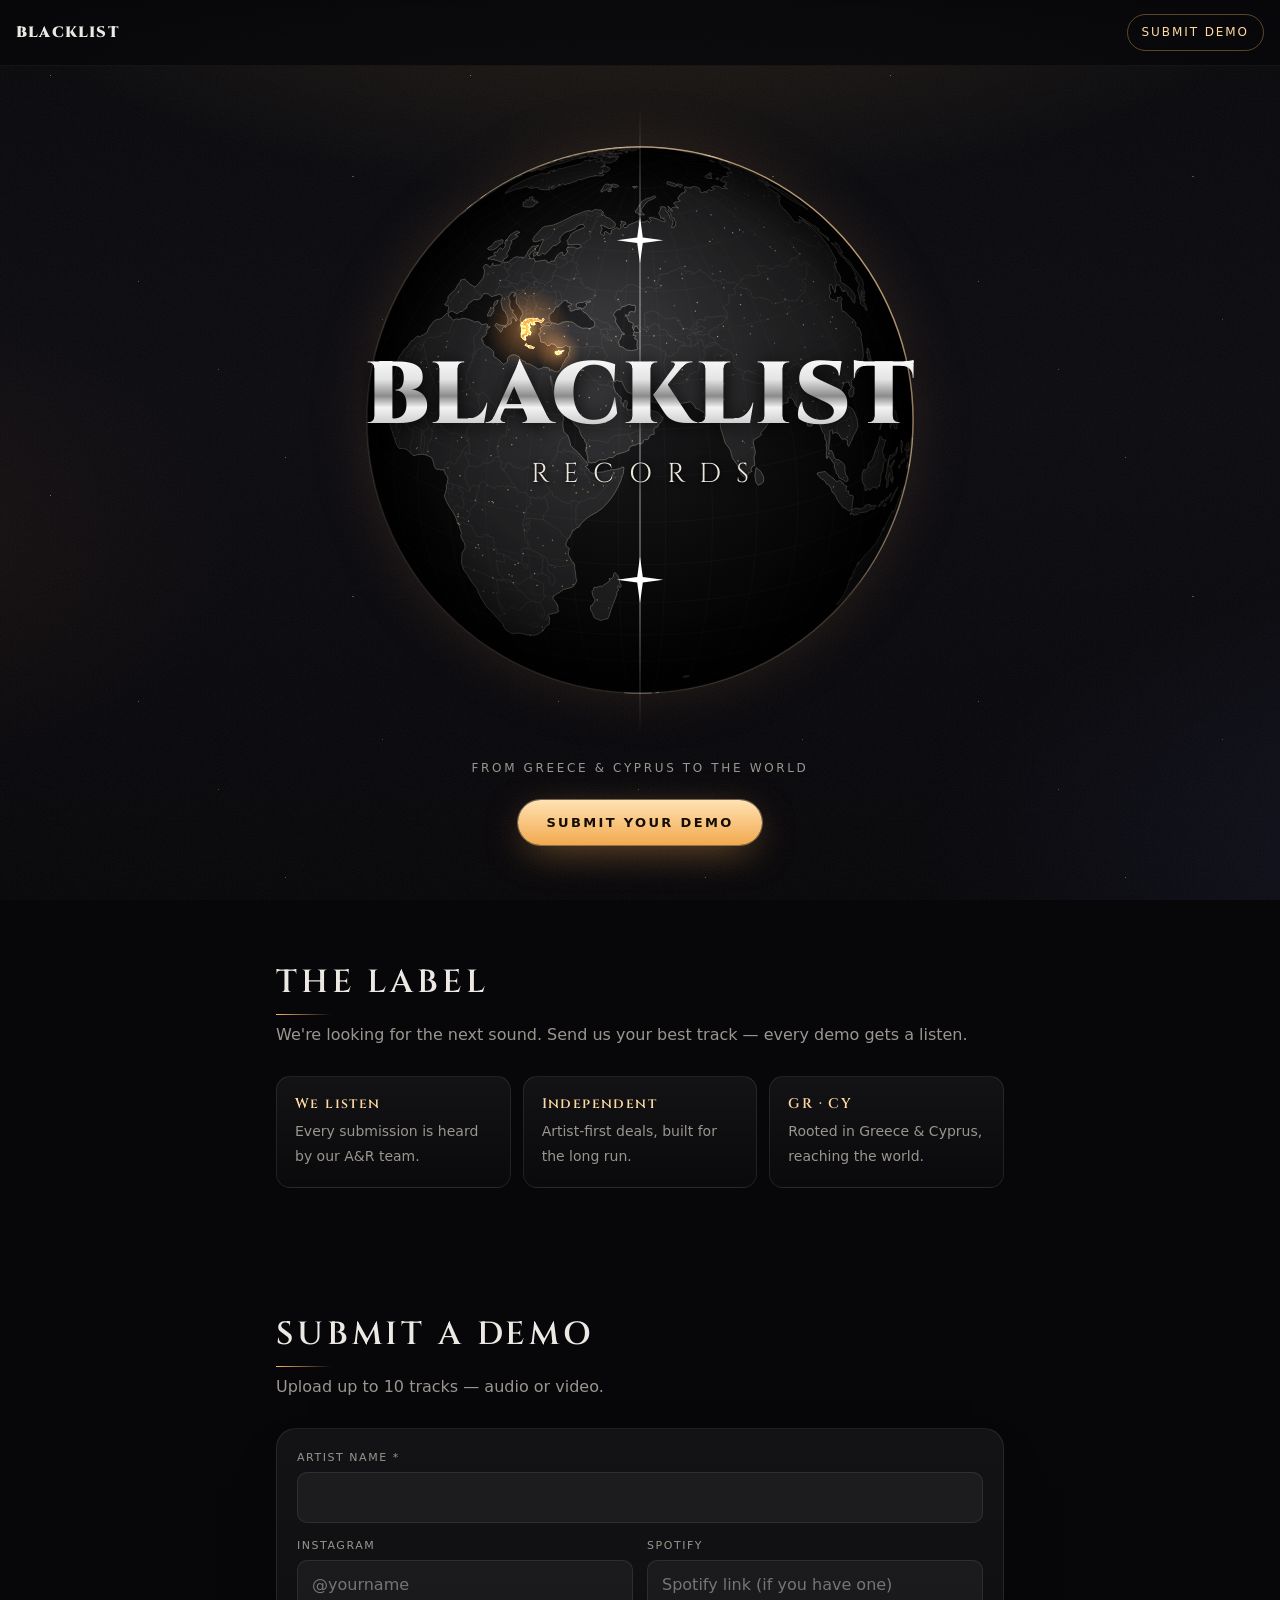
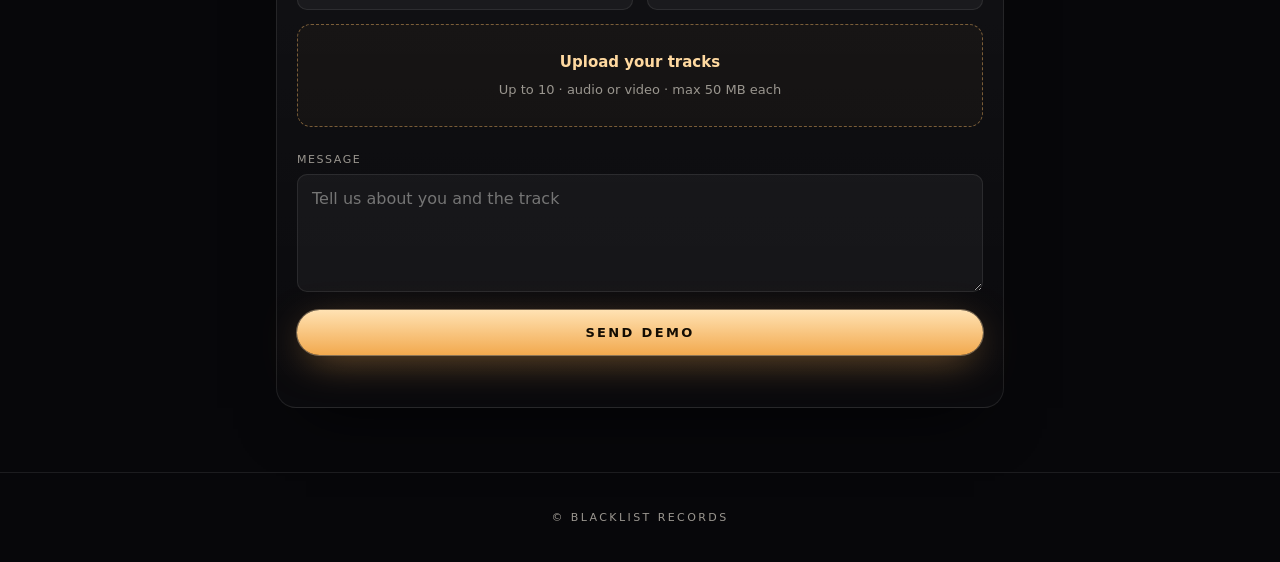
==== commit 4c9c63e7: "Link previews and canonical URL for blacklistrecords.site Co-Authored-By: Claude Opus 5.5 <noreply@a" ====
--- a/index.html
+++ b/index.html
@@ -8,7 +8,13 @@
   <meta name="theme-color" content="#000000">
   <meta property="og:title" content="Blacklist Records">
   <meta property="og:description" content="From Greece & Cyprus to the world. Send us your demo.">
-  <meta property="og:image" content="assets/logo.jpg">
+  <meta property="og:type" content="website">
+  <meta property="og:url" content="https://www.blacklistrecords.site/">
+  <meta property="og:image" content="https://www.blacklistrecords.site/assets/logo.jpg">
+  <meta property="og:image:width" content="1080">
+  <meta property="og:image:height" content="1080">
+  <meta name="twitter:card" content="summary_large_image">
+  <link rel="canonical" href="https://www.blacklistrecords.site/">
   <link rel="icon" href="assets/icon.png">
   <link rel="apple-touch-icon" href="assets/icon.png">
   <link rel="preconnect" href="https://fonts.googleapis.com">
